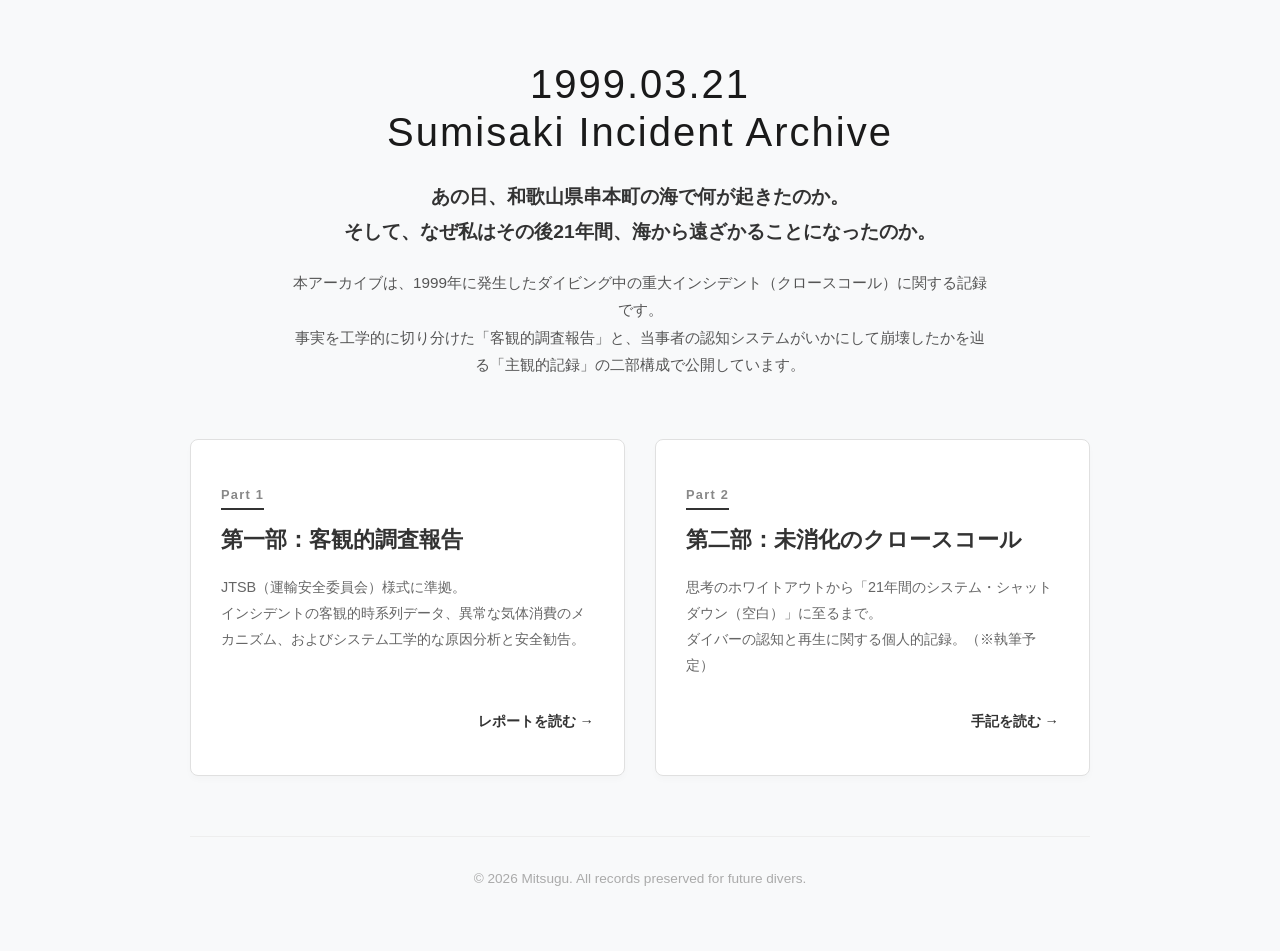
==== index.html @ 35ea4623 "first commit" ====
<!DOCTYPE html>
<html lang="ja">
<head>
    <meta charset="UTF-8">
    <meta name="viewport" content="width=device-width, initial-scale=1.0">
    <title>1999 住崎インシデント・アーカイブ</title>
    <link rel="stylesheet" href="index.css">
    <script defer src="index.js"></script>
</head>
<body>
    <div class="hub-container">
        <header class="hub-header fade-in">
            <h1>1999.03.21<br>Sumisaki Incident Archive</h1>
            <p class="hub-lead">
                あの日、和歌山県串本町の海で何が起きたのか。<br>
                そして、なぜ私はその後21年間、海から遠ざかることになったのか。
            </p>
            <p class="hub-description">
                本アーカイブは、1999年に発生したダイビング中の重大インシデント（クロースコール）に関する記録です。<br>
                事実を工学的に切り分けた「客観的調査報告」と、当事者の認知システムがいかにして崩壊したかを辿る「主観的記録」の二部構成で公開しています。
            </p>
        </header>

        <main class="hub-nav">
            <a href="part1.html" class="nav-card fade-in delay-1">
                <div class="card-content">
                    <span class="part-label">Part 1</span>
                    <h2>第一部：客観的調査報告</h2>
                    <p>JTSB（運輸安全委員会）様式に準拠。<br>インシデントの客観的時系列データ、異常な気体消費のメカニズム、およびシステム工学的な原因分析と安全勧告。</p>
                </div>
                <div class="card-action">レポートを読む <span>&rarr;</span></div>
            </a>

            <a  class="nav-card fade-in delay-2">
                <div class="card-content">
                    <span class="part-label">Part 2</span>
                    <h2>第二部：未消化のクロースコール</h2>
                    <p>思考のホワイトアウトから「21年間のシステム・シャットダウン（空白）」に至るまで。<br>ダイバーの認知と再生に関する個人的記録。（※執筆予定）</p>
                </div>
                <div class="card-action">手記を読む <span>&rarr;</span></div>
            </a>
        </main>

        <footer class="hub-footer fade-in delay-3">
            <p>&copy; 2026 Mitsugu. All records preserved for future divers.</p>
        </footer>
    </div>
</body>
</html>
---- index.css ----
/* 基本リセットとタイポグラフィ */
body, h1, h2, p {
    margin: 0;
    padding: 0;
}

body {
    background-color: #f8f9fa; /* うっすらとしたグレーで紙の質感を表現 */
    color: #333;
    font-family: "Helvetica Neue", Arial, "Hiragino Kaku Gothic ProN", "Hiragino Sans", Meiryo, sans-serif;
    line-height: 1.8;
}

.hub-container {
    max-width: 900px;
    margin: 0 auto;
    padding: 60px 20px;
}

/* ヘッダー周り */
.hub-header {
    text-align: center;
    margin-bottom: 60px;
}

.hub-header h1 {
    font-size: 2.5em;
    font-weight: 300;
    letter-spacing: 0.05em;
    margin-bottom: 24px;
    color: #1a1a1a;
    line-height: 1.2;
}

.hub-lead {
    font-size: 1.2em;
    font-weight: bold;
    margin-bottom: 20px;
}

.hub-description {
    color: #555;
    font-size: 0.95em;
    max-width: 700px;
    margin: 0 auto;
}

/* ナビゲーションカード（FlexboxでPCは横並び、スマホは縦並び） */
.hub-nav {
    display: flex;
    gap: 30px;
    margin-bottom: 60px;
}

@media (max-width: 768px) {
    .hub-nav {
        flex-direction: column;
    }
}

.nav-card {
    flex: 1;
    background: #fff;
    border: 1px solid #e0e0e0;
    border-radius: 8px;
    padding: 40px 30px;
    text-decoration: none;
    color: inherit;
    display: flex;
    flex-direction: column;
    justify-content: space-between;
    transition: all 0.3s ease;
    box-shadow: 0 4px 6px rgba(0,0,0,0.02);
}

.nav-card:hover {
    transform: translateY(-5px);
    box-shadow: 0 12px 24px rgba(0,0,0,0.08);
    border-color: #ccc;
}

.part-label {
    display: inline-block;
    font-size: 0.8em;
    font-weight: bold;
    color: #888;
    letter-spacing: 0.1em;
    margin-bottom: 10px;
    border-bottom: 2px solid #333;
    padding-bottom: 2px;
}

.nav-card h2 {
    font-size: 1.4em;
    margin-bottom: 15px;
}

.nav-card p {
    font-size: 0.9em;
    color: #666;
    margin-bottom: 30px;
}

.card-action {
    font-weight: bold;
    font-size: 0.9em;
    text-align: right;
    color: #333;
}

.nav-card:hover .card-action span {
    margin-left: 5px; /* ホバー時に矢印が少し右に動く演出 */
    transition: margin 0.2s;
}

/* フッター */
.hub-footer {
    text-align: center;
    font-size: 0.85em;
    color: #aaa;
    border-top: 1px solid #eee;
    padding-top: 30px;
}

/* アニメーション用クラス（JSで制御） */
.fade-in {
    opacity: 0;
    transform: translateY(20px);
    transition: opacity 0.8s ease-out, transform 0.8s ease-out;
}

.fade-in.visible {
    opacity: 1;
    transform: translateY(0);
}

.delay-1 { transition-delay: 0.2s; }
.delay-2 { transition-delay: 0.4s; }
.delay-3 { transition-delay: 0.6s; }
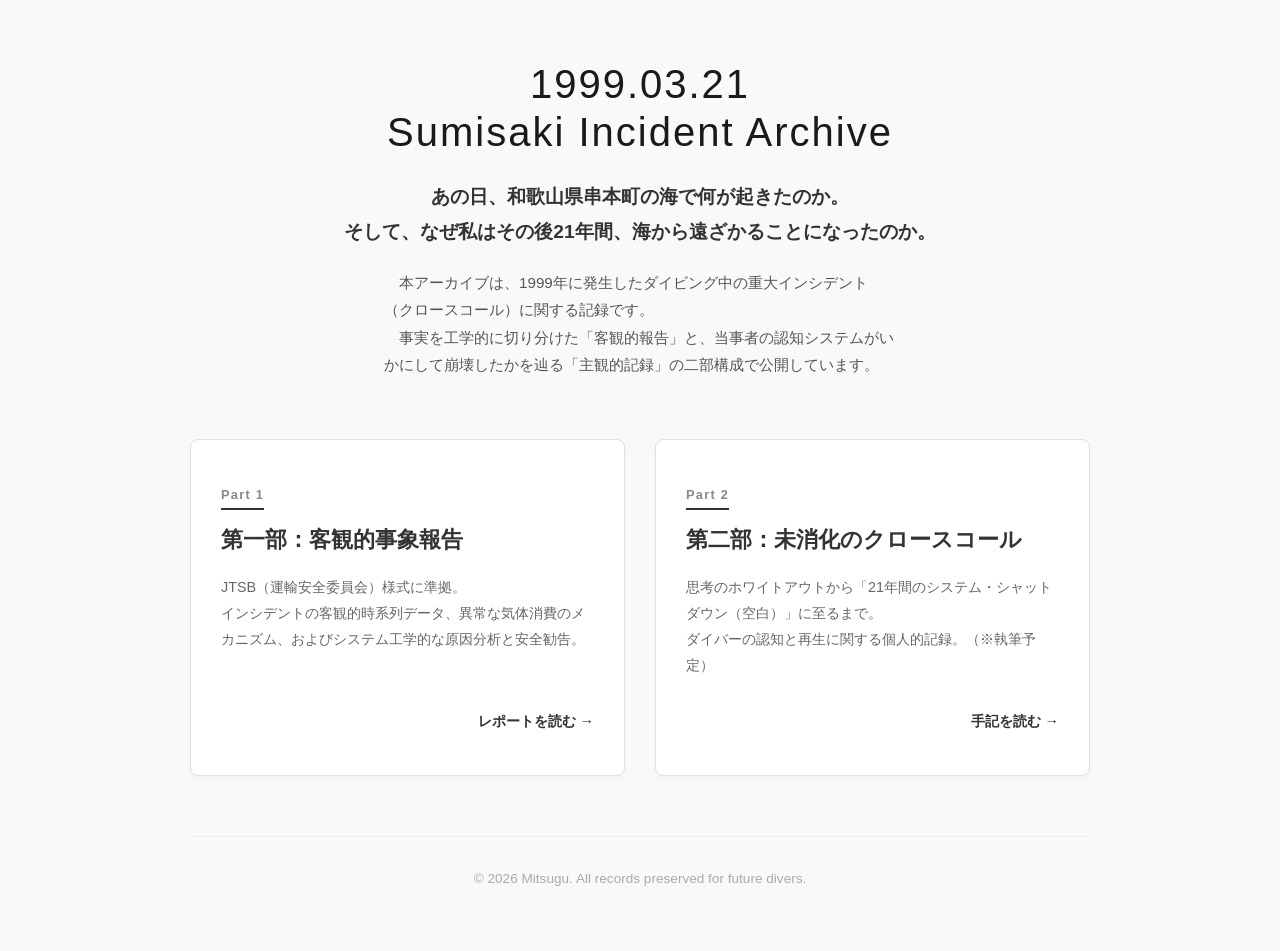
==== commit a7ae9806: "トップ hub ページ文言フォーマット調整" ====
--- a/index.html
+++ b/index.html
@@ -16,8 +16,8 @@
                 そして、なぜ私はその後21年間、海から遠ざかることになったのか。
             </p>
             <p class="hub-description">
-                本アーカイブは、1999年に発生したダイビング中の重大インシデント（クロースコール）に関する記録です。<br>
-                事実を工学的に切り分けた「客観的調査報告」と、当事者の認知システムがいかにして崩壊したかを辿る「主観的記録」の二部構成で公開しています。
+                　本アーカイブは、1999年に発生したダイビング中の重大インシデント（クロースコール）に関する記録です。<br>
+                　事実を工学的に切り分けた「客観的報告」と、当事者の認知システムがいかにして崩壊したかを辿る「主観的記録」の二部構成で公開しています。
             </p>
         </header>
 
@@ -25,7 +25,7 @@
             <a href="part1.html" class="nav-card fade-in delay-1">
                 <div class="card-content">
                     <span class="part-label">Part 1</span>
-                    <h2>第一部：客観的調査報告</h2>
+                    <h2>第一部：客観的事象報告</h2>
                     <p>JTSB（運輸安全委員会）様式に準拠。<br>インシデントの客観的時系列データ、異常な気体消費のメカニズム、およびシステム工学的な原因分析と安全勧告。</p>
                 </div>
                 <div class="card-action">レポートを読む <span>&rarr;</span></div>
--- a/index.css
+++ b/index.css
@@ -41,8 +41,9 @@
 .hub-description {
     color: #555;
     font-size: 0.95em;
-    max-width: 700px;
+    max-width: 512px;
     margin: 0 auto;
+	text-align:left;
 }
 
 /* ナビゲーションカード（FlexboxでPCは横並び、スマホは縦並び） */
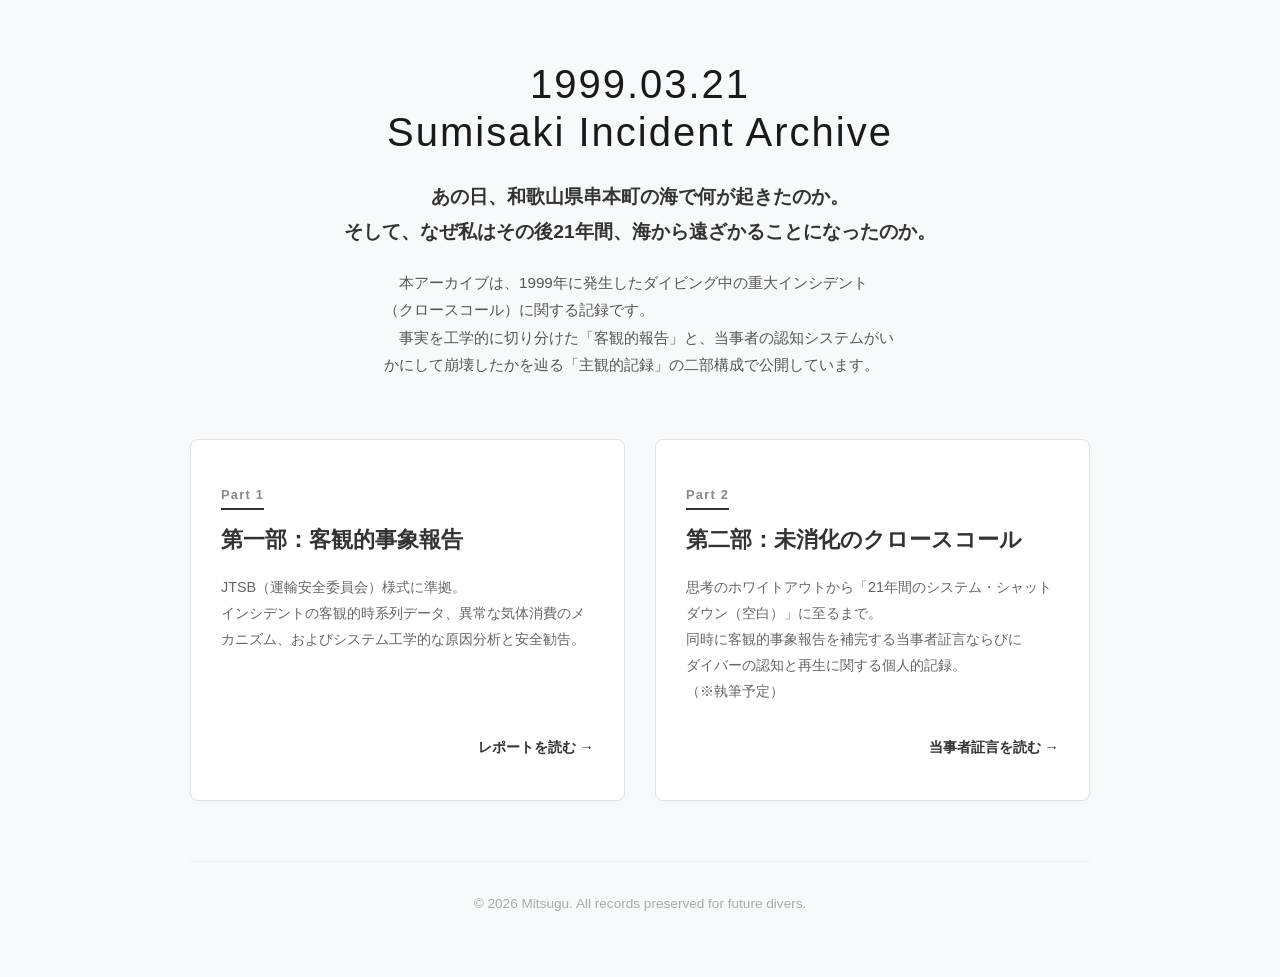
==== commit 1c4f9595: "hub における第二部の役割の再定義" ====
--- a/index.html
+++ b/index.html
@@ -35,9 +35,9 @@
                 <div class="card-content">
                     <span class="part-label">Part 2</span>
                     <h2>第二部：未消化のクロースコール</h2>
-                    <p>思考のホワイトアウトから「21年間のシステム・シャットダウン（空白）」に至るまで。<br>ダイバーの認知と再生に関する個人的記録。（※執筆予定）</p>
+                    <p>思考のホワイトアウトから「21年間のシステム・シャットダウン（空白）」に至るまで。<br>同時に客観的事象報告を補完する当事者証言ならびに<br>ダイバーの認知と再生に関する個人的記録。<br>（※執筆予定）</p>
                 </div>
-                <div class="card-action">手記を読む <span>&rarr;</span></div>
+                <div class="card-action">当事者証言を読む <span>&rarr;</span></div>
             </a>
         </main>
 
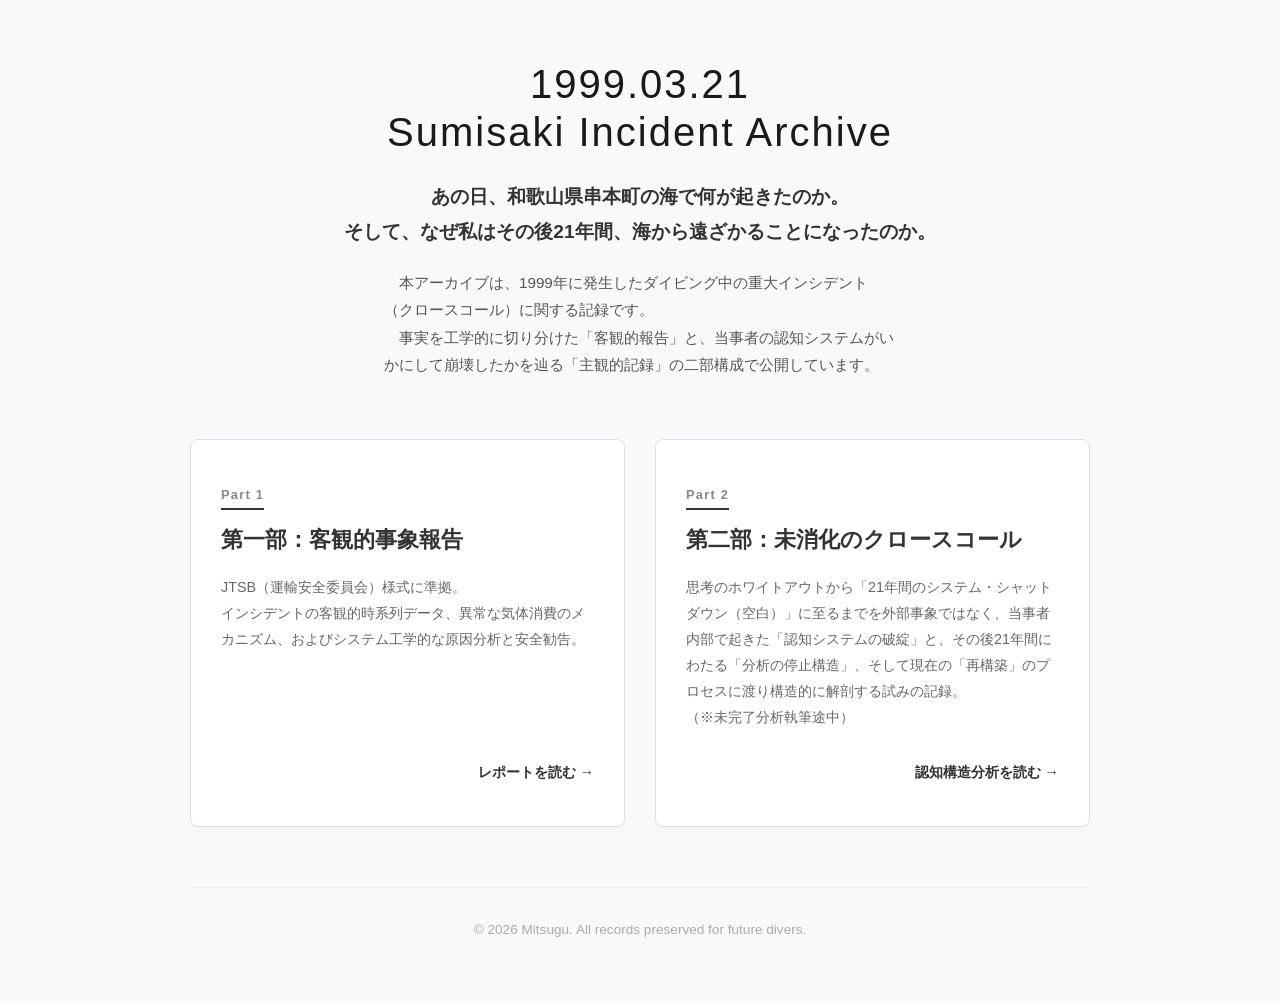
==== commit b49ee768: "第二部の役割変更とライティング" ====
--- a/index.html
+++ b/index.html
@@ -35,9 +35,12 @@
                 <div class="card-content">
                     <span class="part-label">Part 2</span>
                     <h2>第二部：未消化のクロースコール</h2>
+					<!--
                     <p>思考のホワイトアウトから「21年間のシステム・シャットダウン（空白）」に至るまで。<br>同時に客観的事象報告を補完する当事者証言ならびに<br>ダイバーの認知と再生に関する個人的記録。<br>（※執筆予定）</p>
+					-->
+					<p>思考のホワイトアウトから「21年間のシステム・シャットダウン（空白）」に至るまでを外部事象ではなく、当事者内部で起きた「認知システムの破綻」と、その後21年間にわたる「分析の停止構造」、そして現在の「再構築」のプロセスに渡り構造的に解剖する試みの記録。<br>（※未完了分析執筆途中）</p>
                 </div>
-                <div class="card-action">当事者証言を読む <span>&rarr;</span></div>
+                <div class="card-action">認知構造分析を読む <span>&rarr;</span></div>
             </a>
         </main>
 
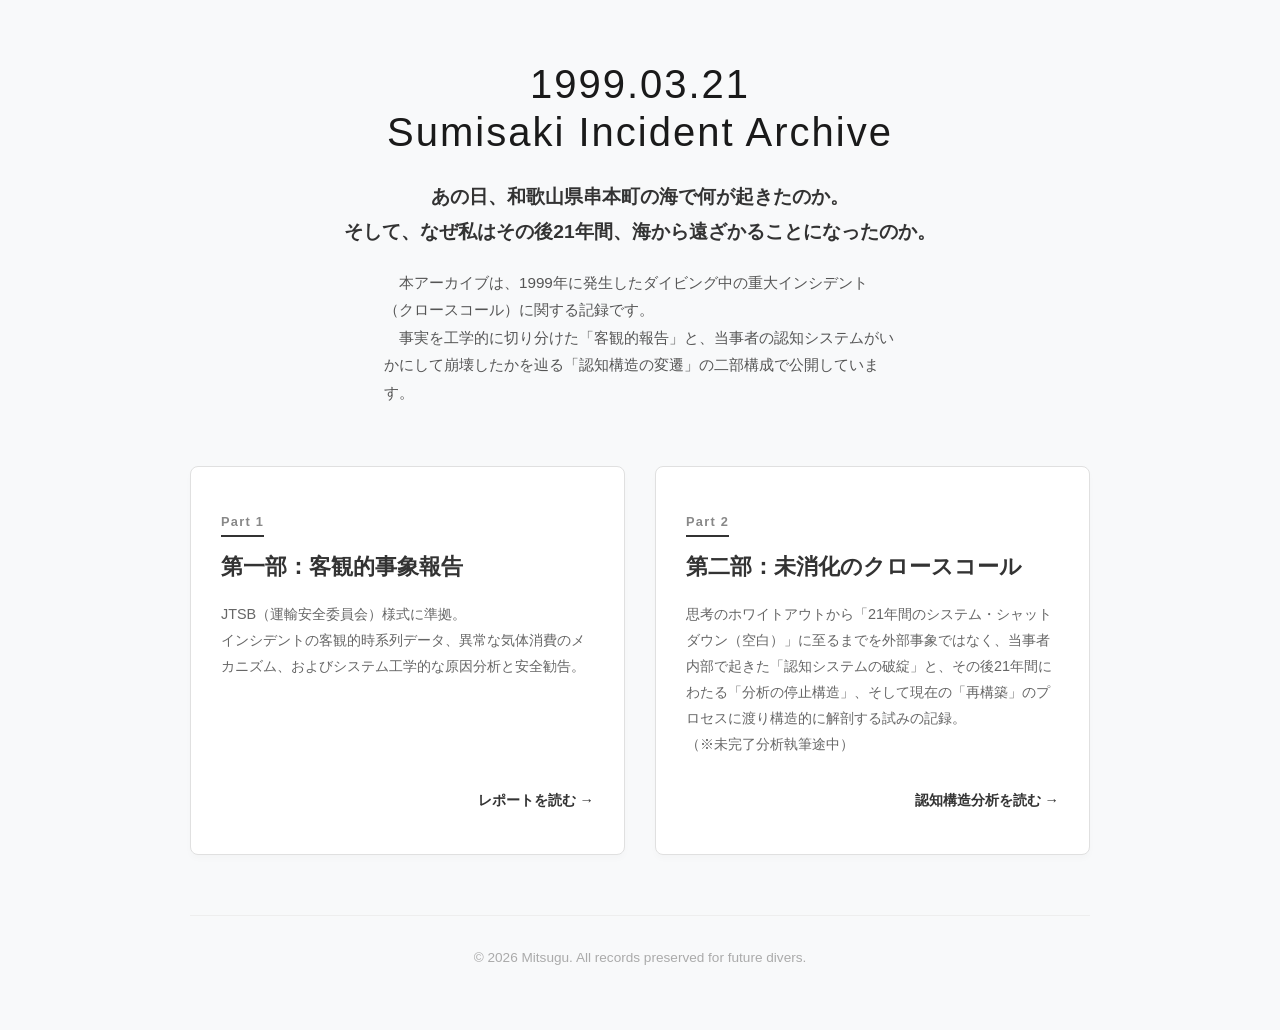
==== commit 20b8cbbf: "hub のabstruct の第二部の構造変化に対する追随" ====
--- a/index.html
+++ b/index.html
@@ -17,7 +17,7 @@
             </p>
             <p class="hub-description">
                 　本アーカイブは、1999年に発生したダイビング中の重大インシデント（クロースコール）に関する記録です。<br>
-                　事実を工学的に切り分けた「客観的報告」と、当事者の認知システムがいかにして崩壊したかを辿る「主観的記録」の二部構成で公開しています。
+                　事実を工学的に切り分けた「客観的報告」と、当事者の認知システムがいかにして崩壊したかを辿る「認知構造の変遷」の二部構成で公開しています。
             </p>
         </header>
 
@@ -31,7 +31,7 @@
                 <div class="card-action">レポートを読む <span>&rarr;</span></div>
             </a>
 
-            <a  class="nav-card fade-in delay-2">
+            <a href="part2.html" class="nav-card fade-in delay-2">
                 <div class="card-content">
                     <span class="part-label">Part 2</span>
                     <h2>第二部：未消化のクロースコール</h2>
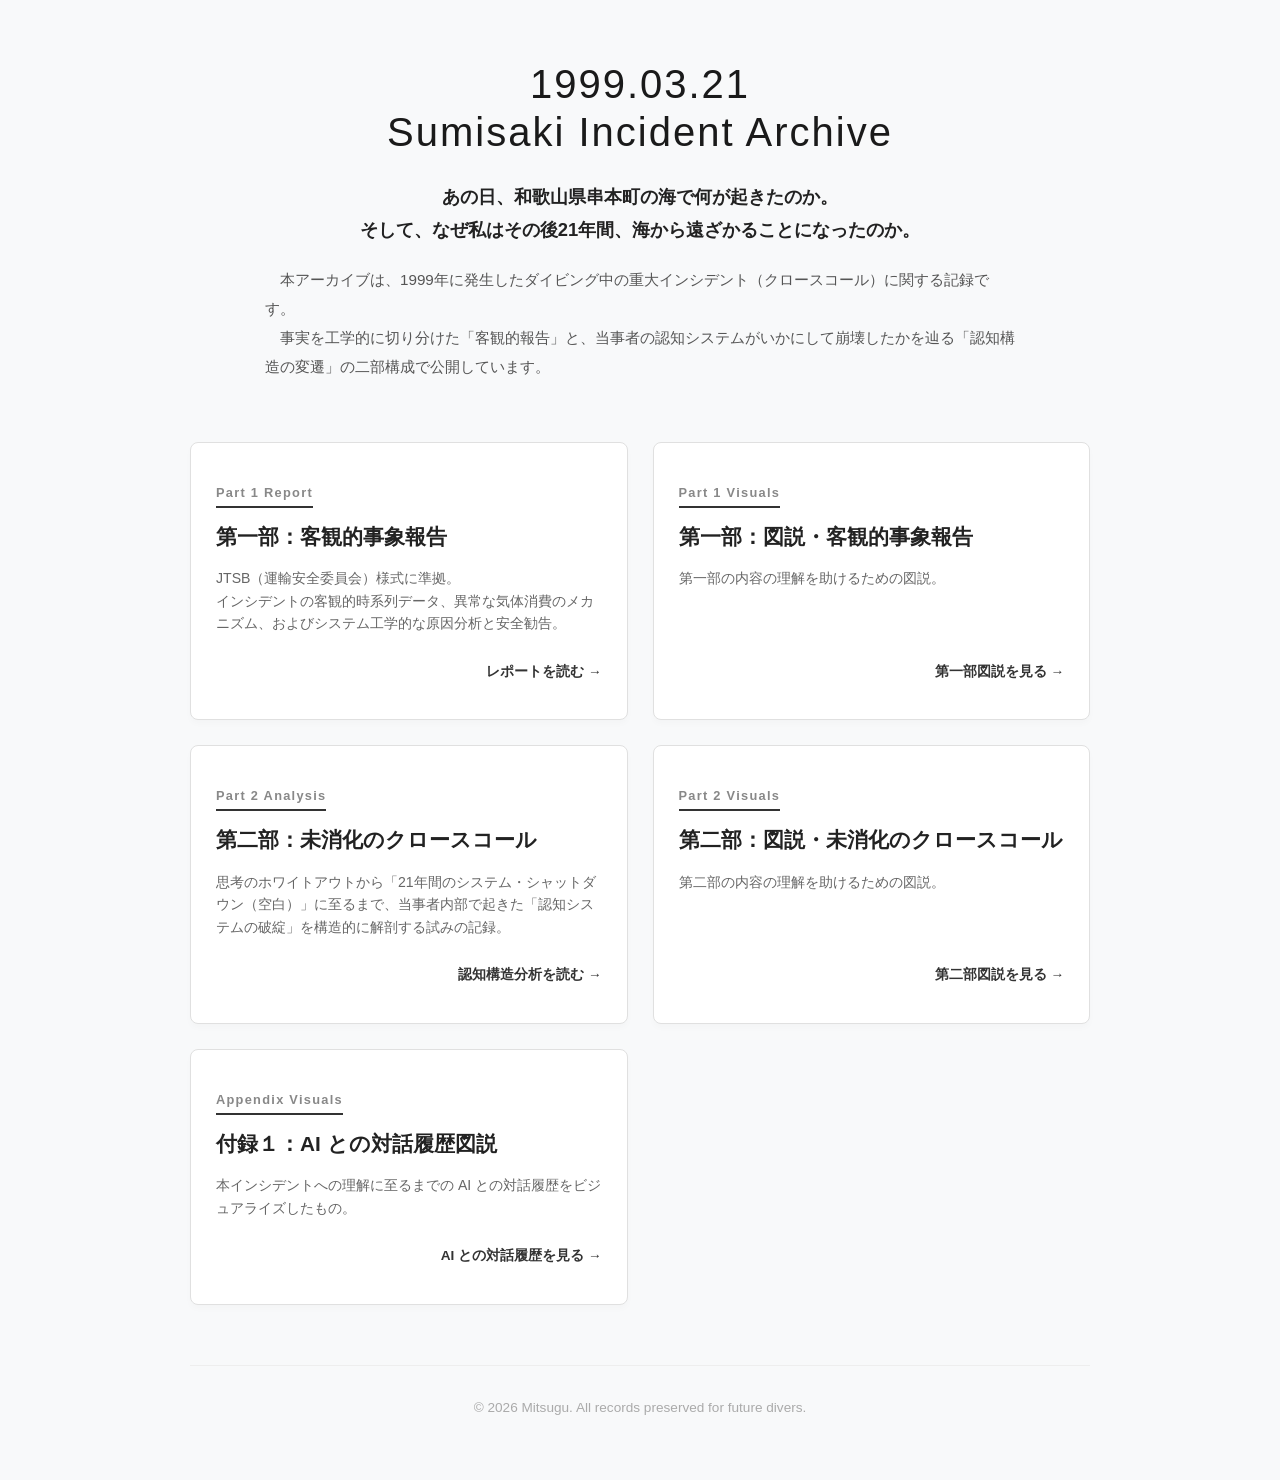
==== commit 4ed04113: "第一部、第二部のビジュアライズ追加" ====
--- a/index.html
+++ b/index.html
@@ -24,23 +24,47 @@
         <main class="hub-nav">
             <a href="part1.html" class="nav-card fade-in delay-1">
                 <div class="card-content">
-                    <span class="part-label">Part 1</span>
+                    <span class="part-label">Part 1 Report</span>
                     <h2>第一部：客観的事象報告</h2>
                     <p>JTSB（運輸安全委員会）様式に準拠。<br>インシデントの客観的時系列データ、異常な気体消費のメカニズム、およびシステム工学的な原因分析と安全勧告。</p>
                 </div>
                 <div class="card-action">レポートを読む <span>&rarr;</span></div>
             </a>
 
+            <a href="part1-visuals.html" class="nav-card fade-in delay-1">
+                <div class="card-content">
+                    <span class="part-label">Part 1 Visuals</span>
+                    <h2>第一部：図説・客観的事象報告</h2>
+                    <p>第一部の内容の理解を助けるための図説。</p>
+                </div>
+                <div class="card-action">第一部図説を見る <span>&rarr;</span></div>
+            </a>
+
             <a href="part2.html" class="nav-card fade-in delay-2">
                 <div class="card-content">
-                    <span class="part-label">Part 2</span>
+                    <span class="part-label">Part 2 Analysis</span>
                     <h2>第二部：未消化のクロースコール</h2>
-					<!--
-                    <p>思考のホワイトアウトから「21年間のシステム・シャットダウン（空白）」に至るまで。<br>同時に客観的事象報告を補完する当事者証言ならびに<br>ダイバーの認知と再生に関する個人的記録。<br>（※執筆予定）</p>
-					-->
-					<p>思考のホワイトアウトから「21年間のシステム・シャットダウン（空白）」に至るまでを外部事象ではなく、当事者内部で起きた「認知システムの破綻」と、その後21年間にわたる「分析の停止構造」、そして現在の「再構築」のプロセスに渡り構造的に解剖する試みの記録。<br>（※未完了分析執筆途中）</p>
+                    <p>思考のホワイトアウトから「21年間のシステム・シャットダウン（空白）」に至るまで、当事者内部で起きた「認知システムの破綻」を構造的に解剖する試みの記録。</p>
                 </div>
                 <div class="card-action">認知構造分析を読む <span>&rarr;</span></div>
+            </a>
+
+            <a href="part2-visuals.html" class="nav-card fade-in delay-2">
+                <div class="card-content">
+                    <span class="part-label">Part 2 Visuals</span>
+                    <h2>第二部：図説・未消化のクロースコール</h2>
+                    <p>第二部の内容の理解を助けるための図説。</p>
+                </div>
+                <div class="card-action">第二部図説を見る <span>&rarr;</span></div>
+            </a>
+
+            <a href="appendix1-visuals.html" class="nav-card fade-in delay-3">
+                <div class="card-content">
+                    <span class="part-label">Appendix Visuals</span>
+                    <h2>付録１：AI との対話履歴図説</h2>
+                    <p>本インシデントへの理解に至るまでの AI との対話履歴をビジュアライズしたもの。</p>
+                </div>
+                <div class="card-action">AI との対話履歴を見る <span>&rarr;</span></div>
             </a>
         </main>
 
--- a/index.css
+++ b/index.css
@@ -1,23 +1,33 @@
-/* 基本リセットとタイポグラフィ */
+@charset "UTF-8";
+
+/* ==========================================================================
+   1. Base & Reset
+   ========================================================================== */
 body, h1, h2, p {
     margin: 0;
     padding: 0;
 }
 
 body {
-    background-color: #f8f9fa; /* うっすらとしたグレーで紙の質感を表現 */
+    background-color: #f8f9fa; /* 静謐なアーカイブを感じさせる僅かなグレー */
     color: #333;
     font-family: "Helvetica Neue", Arial, "Hiragino Kaku Gothic ProN", "Hiragino Sans", Meiryo, sans-serif;
     line-height: 1.8;
+    -webkit-font-smoothing: antialiased;
 }
 
+/* ==========================================================================
+   2. Layout (Hub Container)
+   ========================================================================== */
 .hub-container {
     max-width: 900px;
     margin: 0 auto;
     padding: 60px 20px;
 }
 
-/* ヘッダー周り */
+/* ==========================================================================
+   3. Header Section
+   ========================================================================== */
 .hub-header {
     text-align: center;
     margin-bottom: 60px;
@@ -33,38 +43,37 @@
 }
 
 .hub-lead {
-    font-size: 1.2em;
+    font-size: 1.15em;
     font-weight: bold;
     margin-bottom: 20px;
+    color: #222;
 }
 
 .hub-description {
     color: #555;
     font-size: 0.95em;
-    max-width: 512px;
+    max-width: 750px;
     margin: 0 auto;
-	text-align:left;
+    text-align: left; /* 長めの文章が読みやすいように左揃え */
+    line-height: 1.9;
 }
 
-/* ナビゲーションカード（FlexboxでPCは横並び、スマホは縦並び） */
+/* ==========================================================================
+   4. Navigation Grid (Cards)
+   ========================================================================== */
 .hub-nav {
-    display: flex;
-    gap: 30px;
+    display: grid;
+    /* 画面幅に余裕があれば2列（最低380px）、狭ければ自動で1列に折り返し */
+    grid-template-columns: repeat(auto-fit, minmax(380px, 1fr));
+    gap: 25px;
     margin-bottom: 60px;
 }
 
-@media (max-width: 768px) {
-    .hub-nav {
-        flex-direction: column;
-    }
-}
-
 .nav-card {
-    flex: 1;
     background: #fff;
     border: 1px solid #e0e0e0;
     border-radius: 8px;
-    padding: 40px 30px;
+    padding: 35px 25px;
     text-decoration: none;
     color: inherit;
     display: flex;
@@ -80,6 +89,9 @@
     border-color: #ccc;
 }
 
+/* ==========================================================================
+   5. Card Internals
+   ========================================================================== */
 .part-label {
     display: inline-block;
     font-size: 0.8em;
@@ -92,29 +104,37 @@
 }
 
 .nav-card h2 {
-    font-size: 1.4em;
-    margin-bottom: 15px;
+    font-size: 1.3em;
+    margin-bottom: 12px;
+    color: #222;
 }
 
 .nav-card p {
-    font-size: 0.9em;
+    font-size: 0.88em;
     color: #666;
-    margin-bottom: 30px;
+    margin-bottom: 25px;
+    line-height: 1.6;
 }
 
 .card-action {
     font-weight: bold;
-    font-size: 0.9em;
+    font-size: 0.85em;
     text-align: right;
     color: #333;
+    margin-top: auto; /* ボタンテキストを常にカード下部に押し付ける */
+}
+
+.card-action span {
+    transition: margin 0.2s ease-in-out;
 }
 
 .nav-card:hover .card-action span {
-    margin-left: 5px; /* ホバー時に矢印が少し右に動く演出 */
-    transition: margin 0.2s;
+    margin-left: 8px; /* ホバー時に矢印が少し右に動く演出 */
 }
 
-/* フッター */
+/* ==========================================================================
+   6. Footer
+   ========================================================================== */
 .hub-footer {
     text-align: center;
     font-size: 0.85em;
@@ -123,7 +143,9 @@
     padding-top: 30px;
 }
 
-/* アニメーション用クラス（JSで制御） */
+/* ==========================================================================
+   7. Animations (JS hooks)
+   ========================================================================== */
 .fade-in {
     opacity: 0;
     transform: translateY(20px);
@@ -135,6 +157,22 @@
     transform: translateY(0);
 }
 
-.delay-1 { transition-delay: 0.2s; }
-.delay-2 { transition-delay: 0.4s; }
-.delay-3 { transition-delay: 0.6s; }
+/* カードが順番にフワッと浮き上がるための遅延設定 */
+.delay-1 { transition-delay: 0.1s; }
+.delay-2 { transition-delay: 0.2s; }
+.delay-3 { transition-delay: 0.3s; }
+
+/* ==========================================================================
+   8. Responsive Tweaks
+   ========================================================================== */
+@media (max-width: 800px) {
+    .hub-container {
+        padding: 40px 15px;
+    }
+    .hub-header h1 {
+        font-size: 2em;
+    }
+    .hub-nav {
+        grid-template-columns: 1fr; /* スマホでは完全に1列にする強制指定 */
+    }
+}
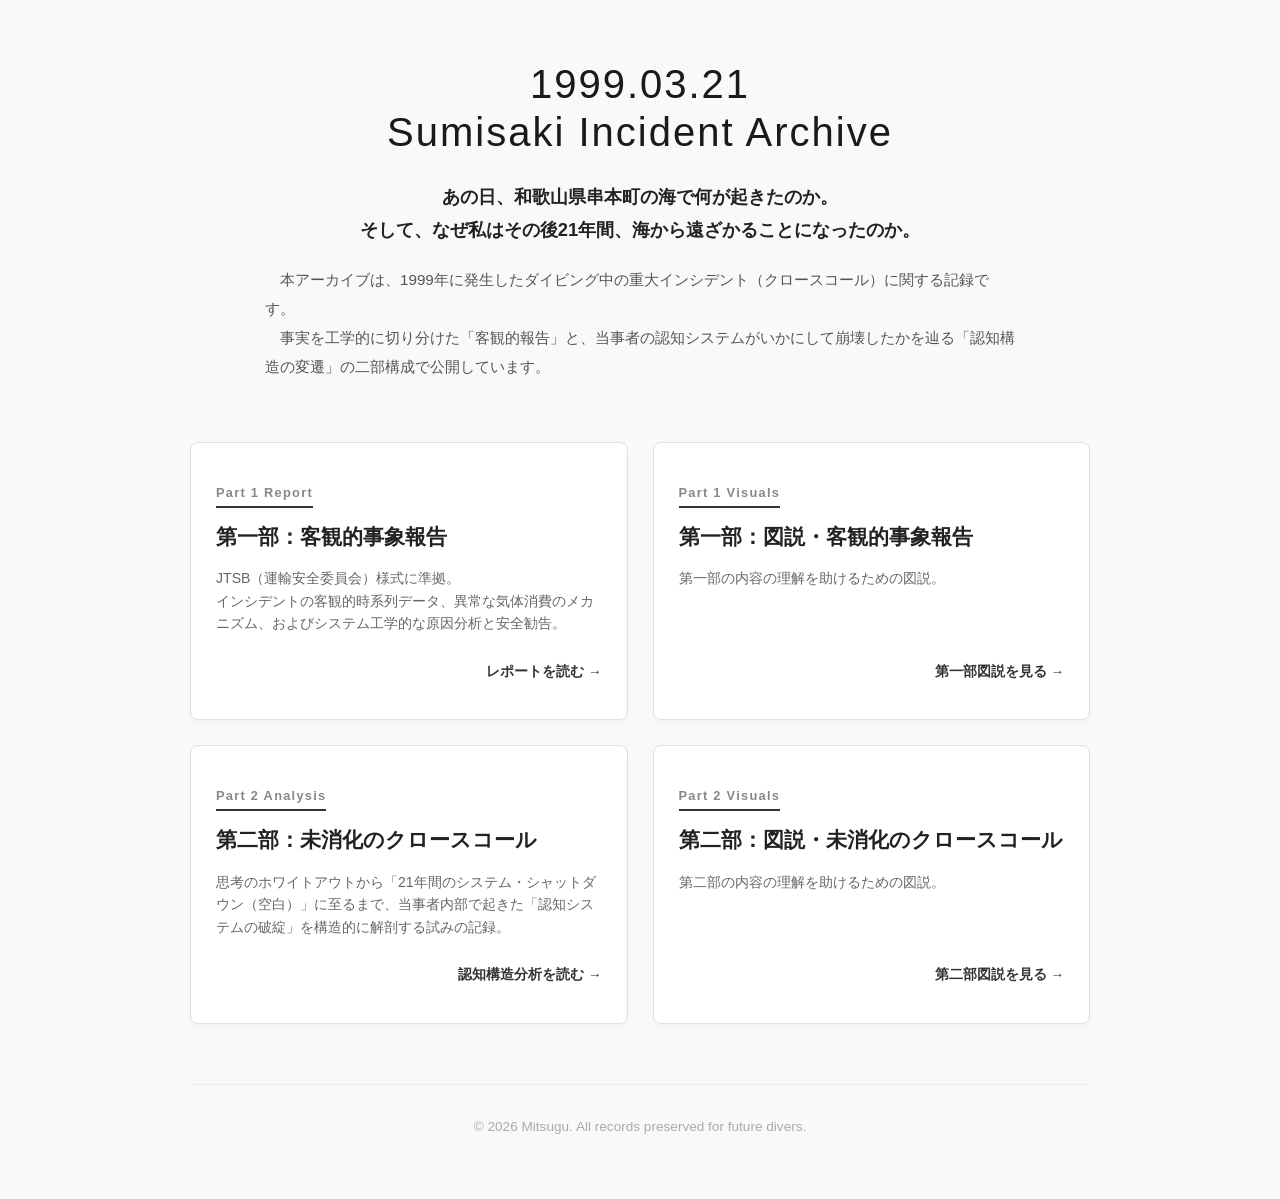
==== commit aa3d0f73: "第一部、第二部のビジュアライズ追加" ====
--- a/index.html
+++ b/index.html
@@ -58,6 +58,7 @@
                 <div class="card-action">第二部図説を見る <span>&rarr;</span></div>
             </a>
 
+			<!--
             <a href="appendix1-visuals.html" class="nav-card fade-in delay-3">
                 <div class="card-content">
                     <span class="part-label">Appendix Visuals</span>
@@ -66,6 +67,7 @@
                 </div>
                 <div class="card-action">AI との対話履歴を見る <span>&rarr;</span></div>
             </a>
+			-->
         </main>
 
         <footer class="hub-footer fade-in delay-3">
